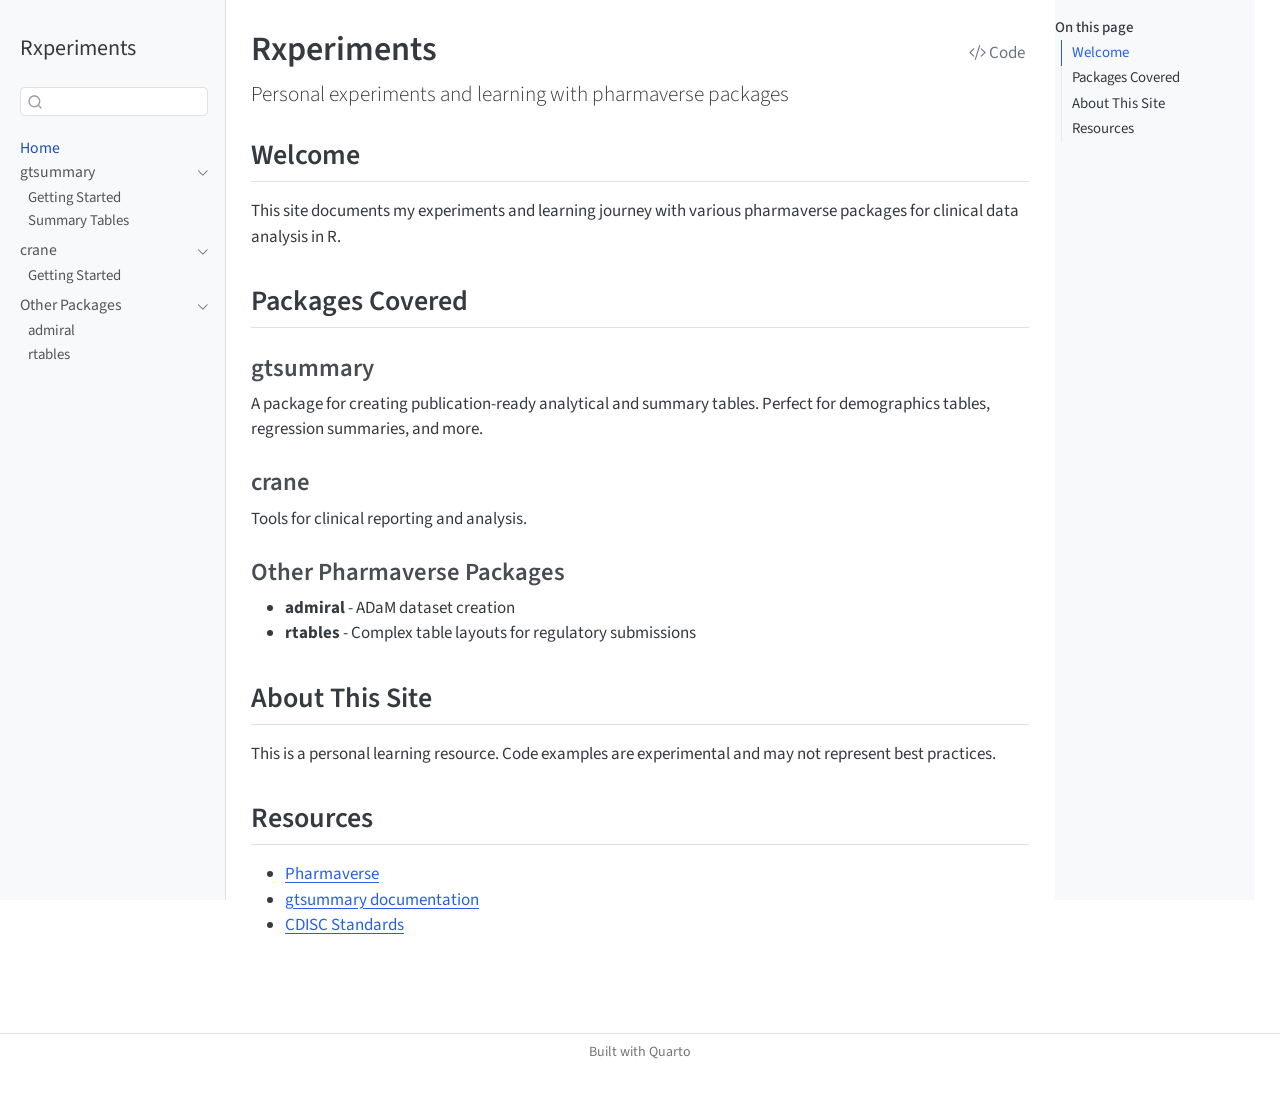
==== docs/index.html @ 477b5a9a "test again after changing gitignore" ====
<!DOCTYPE html>
<html xmlns="http://www.w3.org/1999/xhtml" lang="en" xml:lang="en"><head>

<meta charset="utf-8">
<meta name="generator" content="quarto-1.7.32">

<meta name="viewport" content="width=device-width, initial-scale=1.0, user-scalable=yes">


<title>Rxperiments</title>
<style>
code{white-space: pre-wrap;}
span.smallcaps{font-variant: small-caps;}
div.columns{display: flex; gap: min(4vw, 1.5em);}
div.column{flex: auto; overflow-x: auto;}
div.hanging-indent{margin-left: 1.5em; text-indent: -1.5em;}
ul.task-list{list-style: none;}
ul.task-list li input[type="checkbox"] {
  width: 0.8em;
  margin: 0 0.8em 0.2em -1em; /* quarto-specific, see https://github.com/quarto-dev/quarto-cli/issues/4556 */ 
  vertical-align: middle;
}
/* CSS for syntax highlighting */
html { -webkit-text-size-adjust: 100%; }
pre > code.sourceCode { white-space: pre; position: relative; }
pre > code.sourceCode > span { display: inline-block; line-height: 1.25; }
pre > code.sourceCode > span:empty { height: 1.2em; }
.sourceCode { overflow: visible; }
code.sourceCode > span { color: inherit; text-decoration: inherit; }
div.sourceCode { margin: 1em 0; }
pre.sourceCode { margin: 0; }
@media screen {
div.sourceCode { overflow: auto; }
}
@media print {
pre > code.sourceCode { white-space: pre-wrap; }
pre > code.sourceCode > span { text-indent: -5em; padding-left: 5em; }
}
pre.numberSource code
  { counter-reset: source-line 0; }
pre.numberSource code > span
  { position: relative; left: -4em; counter-increment: source-line; }
pre.numberSource code > span > a:first-child::before
  { content: counter(source-line);
    position: relative; left: -1em; text-align: right; vertical-align: baseline;
    border: none; display: inline-block;
    -webkit-touch-callout: none; -webkit-user-select: none;
    -khtml-user-select: none; -moz-user-select: none;
    -ms-user-select: none; user-select: none;
    padding: 0 4px; width: 4em;
  }
pre.numberSource { margin-left: 3em;  padding-left: 4px; }
div.sourceCode
  {   }
@media screen {
pre > code.sourceCode > span > a:first-child::before { text-decoration: underline; }
}
</style>


<script src="site_libs/quarto-nav/quarto-nav.js"></script>
<script src="site_libs/quarto-nav/headroom.min.js"></script>
<script src="site_libs/clipboard/clipboard.min.js"></script>
<script src="site_libs/quarto-search/autocomplete.umd.js"></script>
<script src="site_libs/quarto-search/fuse.min.js"></script>
<script src="site_libs/quarto-search/quarto-search.js"></script>
<meta name="quarto:offset" content="./">
<script src="site_libs/quarto-html/quarto.js" type="module"></script>
<script src="site_libs/quarto-html/tabsets/tabsets.js" type="module"></script>
<script src="site_libs/quarto-html/popper.min.js"></script>
<script src="site_libs/quarto-html/tippy.umd.min.js"></script>
<script src="site_libs/quarto-html/anchor.min.js"></script>
<link href="site_libs/quarto-html/tippy.css" rel="stylesheet">
<link href="site_libs/quarto-html/quarto-syntax-highlighting-234273d1456647dabc34a594ac50e507.css" rel="stylesheet" id="quarto-text-highlighting-styles">
<script src="site_libs/bootstrap/bootstrap.min.js"></script>
<link href="site_libs/bootstrap/bootstrap-icons.css" rel="stylesheet">
<link href="site_libs/bootstrap/bootstrap-ff532367c8fd0ed747ba449099e4ea4c.min.css" rel="stylesheet" append-hash="true" id="quarto-bootstrap" data-mode="light">
<script id="quarto-search-options" type="application/json">{
  "location": "sidebar",
  "copy-button": false,
  "collapse-after": 3,
  "panel-placement": "start",
  "type": "textbox",
  "limit": 50,
  "keyboard-shortcut": [
    "f",
    "/",
    "s"
  ],
  "show-item-context": false,
  "language": {
    "search-no-results-text": "No results",
    "search-matching-documents-text": "matching documents",
    "search-copy-link-title": "Copy link to search",
    "search-hide-matches-text": "Hide additional matches",
    "search-more-match-text": "more match in this document",
    "search-more-matches-text": "more matches in this document",
    "search-clear-button-title": "Clear",
    "search-text-placeholder": "",
    "search-detached-cancel-button-title": "Cancel",
    "search-submit-button-title": "Submit",
    "search-label": "Search"
  }
}</script>


<link rel="stylesheet" href="styles.css">
</head>

<body class="nav-sidebar docked quarto-light">

<div id="quarto-search-results"></div>
  <header id="quarto-header" class="headroom fixed-top">
  <nav class="quarto-secondary-nav">
    <div class="container-fluid d-flex">
      <button type="button" class="quarto-btn-toggle btn" data-bs-toggle="collapse" role="button" data-bs-target=".quarto-sidebar-collapse-item" aria-controls="quarto-sidebar" aria-expanded="false" aria-label="Toggle sidebar navigation" onclick="if (window.quartoToggleHeadroom) { window.quartoToggleHeadroom(); }">
        <i class="bi bi-layout-text-sidebar-reverse"></i>
      </button>
        <nav class="quarto-page-breadcrumbs" aria-label="breadcrumb"><ol class="breadcrumb"><li class="breadcrumb-item"><a href="./index.html">Home</a></li></ol></nav>
        <a class="flex-grow-1" role="navigation" data-bs-toggle="collapse" data-bs-target=".quarto-sidebar-collapse-item" aria-controls="quarto-sidebar" aria-expanded="false" aria-label="Toggle sidebar navigation" onclick="if (window.quartoToggleHeadroom) { window.quartoToggleHeadroom(); }">      
        </a>
      <button type="button" class="btn quarto-search-button" aria-label="Search" onclick="window.quartoOpenSearch();">
        <i class="bi bi-search"></i>
      </button>
    </div>
  </nav>
</header>
<!-- content -->
<div id="quarto-content" class="quarto-container page-columns page-rows-contents page-layout-article">
<!-- sidebar -->
  <nav id="quarto-sidebar" class="sidebar collapse collapse-horizontal quarto-sidebar-collapse-item sidebar-navigation docked overflow-auto">
    <div class="pt-lg-2 mt-2 text-left sidebar-header">
    <div class="sidebar-title mb-0 py-0">
      <a href="./">Rxperiments</a> 
    </div>
      </div>
        <div class="mt-2 flex-shrink-0 align-items-center">
        <div class="sidebar-search">
        <div id="quarto-search" class="" title="Search"></div>
        </div>
        </div>
    <div class="sidebar-menu-container"> 
    <ul class="list-unstyled mt-1">
        <li class="sidebar-item">
  <div class="sidebar-item-container"> 
  <a href="./index.html" class="sidebar-item-text sidebar-link active">
 <span class="menu-text">Home</span></a>
  </div>
</li>
        <li class="sidebar-item sidebar-item-section">
      <div class="sidebar-item-container"> 
            <a class="sidebar-item-text sidebar-link text-start" data-bs-toggle="collapse" data-bs-target="#quarto-sidebar-section-1" role="navigation" aria-expanded="true">
 <span class="menu-text">gtsummary</span></a>
          <a class="sidebar-item-toggle text-start" data-bs-toggle="collapse" data-bs-target="#quarto-sidebar-section-1" role="navigation" aria-expanded="true" aria-label="Toggle section">
            <i class="bi bi-chevron-right ms-2"></i>
          </a> 
      </div>
      <ul id="quarto-sidebar-section-1" class="collapse list-unstyled sidebar-section depth1 show">  
          <li class="sidebar-item">
  <div class="sidebar-item-container"> 
  <a href="./gtsummary/intro.html" class="sidebar-item-text sidebar-link">
 <span class="menu-text">Getting Started</span></a>
  </div>
</li>
          <li class="sidebar-item">
  <div class="sidebar-item-container"> 
  <a href="./gtsummary/tables.html" class="sidebar-item-text sidebar-link">
 <span class="menu-text">Summary Tables</span></a>
  </div>
</li>
      </ul>
  </li>
        <li class="sidebar-item sidebar-item-section">
      <div class="sidebar-item-container"> 
            <a class="sidebar-item-text sidebar-link text-start" data-bs-toggle="collapse" data-bs-target="#quarto-sidebar-section-2" role="navigation" aria-expanded="true">
 <span class="menu-text">crane</span></a>
          <a class="sidebar-item-toggle text-start" data-bs-toggle="collapse" data-bs-target="#quarto-sidebar-section-2" role="navigation" aria-expanded="true" aria-label="Toggle section">
            <i class="bi bi-chevron-right ms-2"></i>
          </a> 
      </div>
      <ul id="quarto-sidebar-section-2" class="collapse list-unstyled sidebar-section depth1 show">  
          <li class="sidebar-item">
  <div class="sidebar-item-container"> 
  <a href="./crane/intro.html" class="sidebar-item-text sidebar-link">
 <span class="menu-text">Getting Started</span></a>
  </div>
</li>
      </ul>
  </li>
        <li class="sidebar-item sidebar-item-section">
      <div class="sidebar-item-container"> 
            <a class="sidebar-item-text sidebar-link text-start" data-bs-toggle="collapse" data-bs-target="#quarto-sidebar-section-3" role="navigation" aria-expanded="true">
 <span class="menu-text">Other Packages</span></a>
          <a class="sidebar-item-toggle text-start" data-bs-toggle="collapse" data-bs-target="#quarto-sidebar-section-3" role="navigation" aria-expanded="true" aria-label="Toggle section">
            <i class="bi bi-chevron-right ms-2"></i>
          </a> 
      </div>
      <ul id="quarto-sidebar-section-3" class="collapse list-unstyled sidebar-section depth1 show">  
          <li class="sidebar-item">
  <div class="sidebar-item-container"> 
  <a href="./other/admiral.html" class="sidebar-item-text sidebar-link">
 <span class="menu-text">admiral</span></a>
  </div>
</li>
          <li class="sidebar-item">
  <div class="sidebar-item-container"> 
  <a href="./other/rtables.html" class="sidebar-item-text sidebar-link">
 <span class="menu-text">rtables</span></a>
  </div>
</li>
      </ul>
  </li>
    </ul>
    </div>
</nav>
<div id="quarto-sidebar-glass" class="quarto-sidebar-collapse-item" data-bs-toggle="collapse" data-bs-target=".quarto-sidebar-collapse-item"></div>
<!-- margin-sidebar -->
    <div id="quarto-margin-sidebar" class="sidebar margin-sidebar">
        <nav id="TOC" role="doc-toc" class="toc-active">
    <h2 id="toc-title">On this page</h2>
   
  <ul>
  <li><a href="#welcome" id="toc-welcome" class="nav-link active" data-scroll-target="#welcome">Welcome</a></li>
  <li><a href="#packages-covered" id="toc-packages-covered" class="nav-link" data-scroll-target="#packages-covered">Packages Covered</a>
  <ul class="collapse">
  <li><a href="#gtsummary" id="toc-gtsummary" class="nav-link" data-scroll-target="#gtsummary">gtsummary</a></li>
  <li><a href="#crane" id="toc-crane" class="nav-link" data-scroll-target="#crane">crane</a></li>
  <li><a href="#other-pharmaverse-packages" id="toc-other-pharmaverse-packages" class="nav-link" data-scroll-target="#other-pharmaverse-packages">Other Pharmaverse Packages</a></li>
  </ul></li>
  <li><a href="#about-this-site" id="toc-about-this-site" class="nav-link" data-scroll-target="#about-this-site">About This Site</a></li>
  <li><a href="#resources" id="toc-resources" class="nav-link" data-scroll-target="#resources">Resources</a></li>
  </ul>
</nav>
    </div>
<!-- main -->
<main class="content" id="quarto-document-content">

<header id="title-block-header" class="quarto-title-block default">
<div class="quarto-title">
<div class="quarto-title-block"><div><h1 class="title">Rxperiments</h1><button type="button" class="btn code-tools-button" id="quarto-code-tools-source"><i class="bi"></i> Code</button></div></div>
<p class="subtitle lead">Personal experiments and learning with pharmaverse packages</p>
</div>



<div class="quarto-title-meta">

    
  
    
  </div>
  


</header>


<section id="welcome" class="level2">
<h2 class="anchored" data-anchor-id="welcome">Welcome</h2>
<p>This site documents my experiments and learning journey with various pharmaverse packages for clinical data analysis in R.</p>
</section>
<section id="packages-covered" class="level2">
<h2 class="anchored" data-anchor-id="packages-covered">Packages Covered</h2>
<section id="gtsummary" class="level3">
<h3 class="anchored" data-anchor-id="gtsummary">gtsummary</h3>
<p>A package for creating publication-ready analytical and summary tables. Perfect for demographics tables, regression summaries, and more.</p>
</section>
<section id="crane" class="level3">
<h3 class="anchored" data-anchor-id="crane">crane</h3>
<p>Tools for clinical reporting and analysis.</p>
</section>
<section id="other-pharmaverse-packages" class="level3">
<h3 class="anchored" data-anchor-id="other-pharmaverse-packages">Other Pharmaverse Packages</h3>
<ul>
<li><strong>admiral</strong> - ADaM dataset creation</li>
<li><strong>rtables</strong> - Complex table layouts for regulatory submissions</li>
</ul>
</section>
</section>
<section id="about-this-site" class="level2">
<h2 class="anchored" data-anchor-id="about-this-site">About This Site</h2>
<p>This is a personal learning resource. Code examples are experimental and may not represent best practices.</p>
</section>
<section id="resources" class="level2">
<h2 class="anchored" data-anchor-id="resources">Resources</h2>
<ul>
<li><a href="https://pharmaverse.org/">Pharmaverse</a></li>
<li><a href="https://www.danieldsjoberg.com/gtsummary/">gtsummary documentation</a></li>
<li><a href="https://www.cdisc.org/">CDISC Standards</a></li>
</ul>


<!-- -->

</section>

</main> <!-- /main -->
<script id="quarto-html-after-body" type="application/javascript">
  window.document.addEventListener("DOMContentLoaded", function (event) {
    const icon = "";
    const anchorJS = new window.AnchorJS();
    anchorJS.options = {
      placement: 'right',
      icon: icon
    };
    anchorJS.add('.anchored');
    const isCodeAnnotation = (el) => {
      for (const clz of el.classList) {
        if (clz.startsWith('code-annotation-')) {                     
          return true;
        }
      }
      return false;
    }
    const onCopySuccess = function(e) {
      // button target
      const button = e.trigger;
      // don't keep focus
      button.blur();
      // flash "checked"
      button.classList.add('code-copy-button-checked');
      var currentTitle = button.getAttribute("title");
      button.setAttribute("title", "Copied!");
      let tooltip;
      if (window.bootstrap) {
        button.setAttribute("data-bs-toggle", "tooltip");
        button.setAttribute("data-bs-placement", "left");
        button.setAttribute("data-bs-title", "Copied!");
        tooltip = new bootstrap.Tooltip(button, 
          { trigger: "manual", 
            customClass: "code-copy-button-tooltip",
            offset: [0, -8]});
        tooltip.show();    
      }
      setTimeout(function() {
        if (tooltip) {
          tooltip.hide();
          button.removeAttribute("data-bs-title");
          button.removeAttribute("data-bs-toggle");
          button.removeAttribute("data-bs-placement");
        }
        button.setAttribute("title", currentTitle);
        button.classList.remove('code-copy-button-checked');
      }, 1000);
      // clear code selection
      e.clearSelection();
    }
    const getTextToCopy = function(trigger) {
        const codeEl = trigger.previousElementSibling.cloneNode(true);
        for (const childEl of codeEl.children) {
          if (isCodeAnnotation(childEl)) {
            childEl.remove();
          }
        }
        return codeEl.innerText;
    }
    const clipboard = new window.ClipboardJS('.code-copy-button:not([data-in-quarto-modal])', {
      text: getTextToCopy
    });
    clipboard.on('success', onCopySuccess);
    if (window.document.getElementById('quarto-embedded-source-code-modal')) {
      const clipboardModal = new window.ClipboardJS('.code-copy-button[data-in-quarto-modal]', {
        text: getTextToCopy,
        container: window.document.getElementById('quarto-embedded-source-code-modal')
      });
      clipboardModal.on('success', onCopySuccess);
    }
    const viewSource = window.document.getElementById('quarto-view-source') ||
                       window.document.getElementById('quarto-code-tools-source');
    if (viewSource) {
      const sourceUrl = viewSource.getAttribute("data-quarto-source-url");
      viewSource.addEventListener("click", function(e) {
        if (sourceUrl) {
          // rstudio viewer pane
          if (/\bcapabilities=\b/.test(window.location)) {
            window.open(sourceUrl);
          } else {
            window.location.href = sourceUrl;
          }
        } else {
          const modal = new bootstrap.Modal(document.getElementById('quarto-embedded-source-code-modal'));
          modal.show();
        }
        return false;
      });
    }
    function toggleCodeHandler(show) {
      return function(e) {
        const detailsSrc = window.document.querySelectorAll(".cell > details > .sourceCode");
        for (let i=0; i<detailsSrc.length; i++) {
          const details = detailsSrc[i].parentElement;
          if (show) {
            details.open = true;
          } else {
            details.removeAttribute("open");
          }
        }
        const cellCodeDivs = window.document.querySelectorAll(".cell > .sourceCode");
        const fromCls = show ? "hidden" : "unhidden";
        const toCls = show ? "unhidden" : "hidden";
        for (let i=0; i<cellCodeDivs.length; i++) {
          const codeDiv = cellCodeDivs[i];
          if (codeDiv.classList.contains(fromCls)) {
            codeDiv.classList.remove(fromCls);
            codeDiv.classList.add(toCls);
          } 
        }
        return false;
      }
    }
    const hideAllCode = window.document.getElementById("quarto-hide-all-code");
    if (hideAllCode) {
      hideAllCode.addEventListener("click", toggleCodeHandler(false));
    }
    const showAllCode = window.document.getElementById("quarto-show-all-code");
    if (showAllCode) {
      showAllCode.addEventListener("click", toggleCodeHandler(true));
    }
      var localhostRegex = new RegExp(/^(?:http|https):\/\/localhost\:?[0-9]*\//);
      var mailtoRegex = new RegExp(/^mailto:/);
        var filterRegex = new RegExp('/' + window.location.host + '/');
      var isInternal = (href) => {
          return filterRegex.test(href) || localhostRegex.test(href) || mailtoRegex.test(href);
      }
      // Inspect non-navigation links and adorn them if external
     var links = window.document.querySelectorAll('a[href]:not(.nav-link):not(.navbar-brand):not(.toc-action):not(.sidebar-link):not(.sidebar-item-toggle):not(.pagination-link):not(.no-external):not([aria-hidden]):not(.dropdown-item):not(.quarto-navigation-tool):not(.about-link)');
      for (var i=0; i<links.length; i++) {
        const link = links[i];
        if (!isInternal(link.href)) {
          // undo the damage that might have been done by quarto-nav.js in the case of
          // links that we want to consider external
          if (link.dataset.originalHref !== undefined) {
            link.href = link.dataset.originalHref;
          }
        }
      }
    function tippyHover(el, contentFn, onTriggerFn, onUntriggerFn) {
      const config = {
        allowHTML: true,
        maxWidth: 500,
        delay: 100,
        arrow: false,
        appendTo: function(el) {
            return el.parentElement;
        },
        interactive: true,
        interactiveBorder: 10,
        theme: 'quarto',
        placement: 'bottom-start',
      };
      if (contentFn) {
        config.content = contentFn;
      }
      if (onTriggerFn) {
        config.onTrigger = onTriggerFn;
      }
      if (onUntriggerFn) {
        config.onUntrigger = onUntriggerFn;
      }
      window.tippy(el, config); 
    }
    const noterefs = window.document.querySelectorAll('a[role="doc-noteref"]');
    for (var i=0; i<noterefs.length; i++) {
      const ref = noterefs[i];
      tippyHover(ref, function() {
        // use id or data attribute instead here
        let href = ref.getAttribute('data-footnote-href') || ref.getAttribute('href');
        try { href = new URL(href).hash; } catch {}
        const id = href.replace(/^#\/?/, "");
        const note = window.document.getElementById(id);
        if (note) {
          return note.innerHTML;
        } else {
          return "";
        }
      });
    }
    const xrefs = window.document.querySelectorAll('a.quarto-xref');
    const processXRef = (id, note) => {
      // Strip column container classes
      const stripColumnClz = (el) => {
        el.classList.remove("page-full", "page-columns");
        if (el.children) {
          for (const child of el.children) {
            stripColumnClz(child);
          }
        }
      }
      stripColumnClz(note)
      if (id === null || id.startsWith('sec-')) {
        // Special case sections, only their first couple elements
        const container = document.createElement("div");
        if (note.children && note.children.length > 2) {
          container.appendChild(note.children[0].cloneNode(true));
          for (let i = 1; i < note.children.length; i++) {
            const child = note.children[i];
            if (child.tagName === "P" && child.innerText === "") {
              continue;
            } else {
              container.appendChild(child.cloneNode(true));
              break;
            }
          }
          if (window.Quarto?.typesetMath) {
            window.Quarto.typesetMath(container);
          }
          return container.innerHTML
        } else {
          if (window.Quarto?.typesetMath) {
            window.Quarto.typesetMath(note);
          }
          return note.innerHTML;
        }
      } else {
        // Remove any anchor links if they are present
        const anchorLink = note.querySelector('a.anchorjs-link');
        if (anchorLink) {
          anchorLink.remove();
        }
        if (window.Quarto?.typesetMath) {
          window.Quarto.typesetMath(note);
        }
        if (note.classList.contains("callout")) {
          return note.outerHTML;
        } else {
          return note.innerHTML;
        }
      }
    }
    for (var i=0; i<xrefs.length; i++) {
      const xref = xrefs[i];
      tippyHover(xref, undefined, function(instance) {
        instance.disable();
        let url = xref.getAttribute('href');
        let hash = undefined; 
        if (url.startsWith('#')) {
          hash = url;
        } else {
          try { hash = new URL(url).hash; } catch {}
        }
        if (hash) {
          const id = hash.replace(/^#\/?/, "");
          const note = window.document.getElementById(id);
          if (note !== null) {
            try {
              const html = processXRef(id, note.cloneNode(true));
              instance.setContent(html);
            } finally {
              instance.enable();
              instance.show();
            }
          } else {
            // See if we can fetch this
            fetch(url.split('#')[0])
            .then(res => res.text())
            .then(html => {
              const parser = new DOMParser();
              const htmlDoc = parser.parseFromString(html, "text/html");
              const note = htmlDoc.getElementById(id);
              if (note !== null) {
                const html = processXRef(id, note);
                instance.setContent(html);
              } 
            }).finally(() => {
              instance.enable();
              instance.show();
            });
          }
        } else {
          // See if we can fetch a full url (with no hash to target)
          // This is a special case and we should probably do some content thinning / targeting
          fetch(url)
          .then(res => res.text())
          .then(html => {
            const parser = new DOMParser();
            const htmlDoc = parser.parseFromString(html, "text/html");
            const note = htmlDoc.querySelector('main.content');
            if (note !== null) {
              // This should only happen for chapter cross references
              // (since there is no id in the URL)
              // remove the first header
              if (note.children.length > 0 && note.children[0].tagName === "HEADER") {
                note.children[0].remove();
              }
              const html = processXRef(null, note);
              instance.setContent(html);
            } 
          }).finally(() => {
            instance.enable();
            instance.show();
          });
        }
      }, function(instance) {
      });
    }
        let selectedAnnoteEl;
        const selectorForAnnotation = ( cell, annotation) => {
          let cellAttr = 'data-code-cell="' + cell + '"';
          let lineAttr = 'data-code-annotation="' +  annotation + '"';
          const selector = 'span[' + cellAttr + '][' + lineAttr + ']';
          return selector;
        }
        const selectCodeLines = (annoteEl) => {
          const doc = window.document;
          const targetCell = annoteEl.getAttribute("data-target-cell");
          const targetAnnotation = annoteEl.getAttribute("data-target-annotation");
          const annoteSpan = window.document.querySelector(selectorForAnnotation(targetCell, targetAnnotation));
          const lines = annoteSpan.getAttribute("data-code-lines").split(",");
          const lineIds = lines.map((line) => {
            return targetCell + "-" + line;
          })
          let top = null;
          let height = null;
          let parent = null;
          if (lineIds.length > 0) {
              //compute the position of the single el (top and bottom and make a div)
              const el = window.document.getElementById(lineIds[0]);
              top = el.offsetTop;
              height = el.offsetHeight;
              parent = el.parentElement.parentElement;
            if (lineIds.length > 1) {
              const lastEl = window.document.getElementById(lineIds[lineIds.length - 1]);
              const bottom = lastEl.offsetTop + lastEl.offsetHeight;
              height = bottom - top;
            }
            if (top !== null && height !== null && parent !== null) {
              // cook up a div (if necessary) and position it 
              let div = window.document.getElementById("code-annotation-line-highlight");
              if (div === null) {
                div = window.document.createElement("div");
                div.setAttribute("id", "code-annotation-line-highlight");
                div.style.position = 'absolute';
                parent.appendChild(div);
              }
              div.style.top = top - 2 + "px";
              div.style.height = height + 4 + "px";
              div.style.left = 0;
              let gutterDiv = window.document.getElementById("code-annotation-line-highlight-gutter");
              if (gutterDiv === null) {
                gutterDiv = window.document.createElement("div");
                gutterDiv.setAttribute("id", "code-annotation-line-highlight-gutter");
                gutterDiv.style.position = 'absolute';
                const codeCell = window.document.getElementById(targetCell);
                const gutter = codeCell.querySelector('.code-annotation-gutter');
                gutter.appendChild(gutterDiv);
              }
              gutterDiv.style.top = top - 2 + "px";
              gutterDiv.style.height = height + 4 + "px";
            }
            selectedAnnoteEl = annoteEl;
          }
        };
        const unselectCodeLines = () => {
          const elementsIds = ["code-annotation-line-highlight", "code-annotation-line-highlight-gutter"];
          elementsIds.forEach((elId) => {
            const div = window.document.getElementById(elId);
            if (div) {
              div.remove();
            }
          });
          selectedAnnoteEl = undefined;
        };
          // Handle positioning of the toggle
      window.addEventListener(
        "resize",
        throttle(() => {
          elRect = undefined;
          if (selectedAnnoteEl) {
            selectCodeLines(selectedAnnoteEl);
          }
        }, 10)
      );
      function throttle(fn, ms) {
      let throttle = false;
      let timer;
        return (...args) => {
          if(!throttle) { // first call gets through
              fn.apply(this, args);
              throttle = true;
          } else { // all the others get throttled
              if(timer) clearTimeout(timer); // cancel #2
              timer = setTimeout(() => {
                fn.apply(this, args);
                timer = throttle = false;
              }, ms);
          }
        };
      }
        // Attach click handler to the DT
        const annoteDls = window.document.querySelectorAll('dt[data-target-cell]');
        for (const annoteDlNode of annoteDls) {
          annoteDlNode.addEventListener('click', (event) => {
            const clickedEl = event.target;
            if (clickedEl !== selectedAnnoteEl) {
              unselectCodeLines();
              const activeEl = window.document.querySelector('dt[data-target-cell].code-annotation-active');
              if (activeEl) {
                activeEl.classList.remove('code-annotation-active');
              }
              selectCodeLines(clickedEl);
              clickedEl.classList.add('code-annotation-active');
            } else {
              // Unselect the line
              unselectCodeLines();
              clickedEl.classList.remove('code-annotation-active');
            }
          });
        }
    const findCites = (el) => {
      const parentEl = el.parentElement;
      if (parentEl) {
        const cites = parentEl.dataset.cites;
        if (cites) {
          return {
            el,
            cites: cites.split(' ')
          };
        } else {
          return findCites(el.parentElement)
        }
      } else {
        return undefined;
      }
    };
    var bibliorefs = window.document.querySelectorAll('a[role="doc-biblioref"]');
    for (var i=0; i<bibliorefs.length; i++) {
      const ref = bibliorefs[i];
      const citeInfo = findCites(ref);
      if (citeInfo) {
        tippyHover(citeInfo.el, function() {
          var popup = window.document.createElement('div');
          citeInfo.cites.forEach(function(cite) {
            var citeDiv = window.document.createElement('div');
            citeDiv.classList.add('hanging-indent');
            citeDiv.classList.add('csl-entry');
            var biblioDiv = window.document.getElementById('ref-' + cite);
            if (biblioDiv) {
              citeDiv.innerHTML = biblioDiv.innerHTML;
            }
            popup.appendChild(citeDiv);
          });
          return popup.innerHTML;
        });
      }
    }
  });
  </script><div class="modal fade" id="quarto-embedded-source-code-modal" tabindex="-1" aria-labelledby="quarto-embedded-source-code-modal-label" aria-hidden="true"><div class="modal-dialog modal-dialog-scrollable"><div class="modal-content"><div class="modal-header"><h5 class="modal-title" id="quarto-embedded-source-code-modal-label">Source Code</h5><button class="btn-close" data-bs-dismiss="modal"></button></div><div class="modal-body"><div class="">
<div class="sourceCode" id="cb1" data-shortcodes="false"><pre class="sourceCode markdown code-with-copy"><code class="sourceCode markdown"><span id="cb1-1"><a href="#cb1-1" aria-hidden="true" tabindex="-1"></a><span class="co">---</span></span>
<span id="cb1-2"><a href="#cb1-2" aria-hidden="true" tabindex="-1"></a><span class="an">title:</span><span class="co"> "Rxperiments"</span></span>
<span id="cb1-3"><a href="#cb1-3" aria-hidden="true" tabindex="-1"></a><span class="an">subtitle:</span><span class="co"> "Personal experiments and learning with pharmaverse packages"</span></span>
<span id="cb1-4"><a href="#cb1-4" aria-hidden="true" tabindex="-1"></a><span class="co">---</span></span>
<span id="cb1-5"><a href="#cb1-5" aria-hidden="true" tabindex="-1"></a></span>
<span id="cb1-6"><a href="#cb1-6" aria-hidden="true" tabindex="-1"></a><span class="fu">## Welcome</span></span>
<span id="cb1-7"><a href="#cb1-7" aria-hidden="true" tabindex="-1"></a></span>
<span id="cb1-8"><a href="#cb1-8" aria-hidden="true" tabindex="-1"></a>This site documents my experiments and learning journey with various pharmaverse packages for clinical data analysis in R.</span>
<span id="cb1-9"><a href="#cb1-9" aria-hidden="true" tabindex="-1"></a></span>
<span id="cb1-10"><a href="#cb1-10" aria-hidden="true" tabindex="-1"></a><span class="fu">## Packages Covered</span></span>
<span id="cb1-11"><a href="#cb1-11" aria-hidden="true" tabindex="-1"></a></span>
<span id="cb1-12"><a href="#cb1-12" aria-hidden="true" tabindex="-1"></a><span class="fu">### gtsummary</span></span>
<span id="cb1-13"><a href="#cb1-13" aria-hidden="true" tabindex="-1"></a></span>
<span id="cb1-14"><a href="#cb1-14" aria-hidden="true" tabindex="-1"></a>A package for creating publication-ready analytical and summary tables. Perfect for demographics tables, regression summaries, and more.</span>
<span id="cb1-15"><a href="#cb1-15" aria-hidden="true" tabindex="-1"></a></span>
<span id="cb1-16"><a href="#cb1-16" aria-hidden="true" tabindex="-1"></a><span class="fu">### crane</span></span>
<span id="cb1-17"><a href="#cb1-17" aria-hidden="true" tabindex="-1"></a></span>
<span id="cb1-18"><a href="#cb1-18" aria-hidden="true" tabindex="-1"></a>Tools for clinical reporting and analysis.</span>
<span id="cb1-19"><a href="#cb1-19" aria-hidden="true" tabindex="-1"></a></span>
<span id="cb1-20"><a href="#cb1-20" aria-hidden="true" tabindex="-1"></a><span class="fu">### Other Pharmaverse Packages</span></span>
<span id="cb1-21"><a href="#cb1-21" aria-hidden="true" tabindex="-1"></a></span>
<span id="cb1-22"><a href="#cb1-22" aria-hidden="true" tabindex="-1"></a><span class="ss">- </span>**admiral** - ADaM dataset creation</span>
<span id="cb1-23"><a href="#cb1-23" aria-hidden="true" tabindex="-1"></a><span class="ss">- </span>**rtables** - Complex table layouts for regulatory submissions</span>
<span id="cb1-24"><a href="#cb1-24" aria-hidden="true" tabindex="-1"></a></span>
<span id="cb1-25"><a href="#cb1-25" aria-hidden="true" tabindex="-1"></a><span class="fu">## About This Site</span></span>
<span id="cb1-26"><a href="#cb1-26" aria-hidden="true" tabindex="-1"></a></span>
<span id="cb1-27"><a href="#cb1-27" aria-hidden="true" tabindex="-1"></a>This is a personal learning resource. Code examples are experimental and may not represent best practices.</span>
<span id="cb1-28"><a href="#cb1-28" aria-hidden="true" tabindex="-1"></a></span>
<span id="cb1-29"><a href="#cb1-29" aria-hidden="true" tabindex="-1"></a><span class="fu">## Resources</span></span>
<span id="cb1-30"><a href="#cb1-30" aria-hidden="true" tabindex="-1"></a></span>
<span id="cb1-31"><a href="#cb1-31" aria-hidden="true" tabindex="-1"></a><span class="ss">- </span><span class="co">[</span><span class="ot">Pharmaverse</span><span class="co">](https://pharmaverse.org/)</span></span>
<span id="cb1-32"><a href="#cb1-32" aria-hidden="true" tabindex="-1"></a><span class="ss">- </span><span class="co">[</span><span class="ot">gtsummary documentation</span><span class="co">](https://www.danieldsjoberg.com/gtsummary/)</span></span>
<span id="cb1-33"><a href="#cb1-33" aria-hidden="true" tabindex="-1"></a><span class="ss">- </span><span class="co">[</span><span class="ot">CDISC Standards</span><span class="co">](https://www.cdisc.org/)</span></span></code><button title="Copy to Clipboard" class="code-copy-button" data-in-quarto-modal=""><i class="bi"></i></button></pre></div>
</div></div></div></div></div>
</div> <!-- /content -->
<footer class="footer">
  <div class="nav-footer">
    <div class="nav-footer-left">
      &nbsp;
    </div>   
    <div class="nav-footer-center">
<p>Built with Quarto</p>
</div>
    <div class="nav-footer-right">
      &nbsp;
    </div>
  </div>
</footer>




</body></html>
---- docs/site_libs/quarto-html/tippy.css ----
.tippy-box[data-animation=fade][data-state=hidden]{opacity:0}[data-tippy-root]{max-width:calc(100vw - 10px)}.tippy-box{position:relative;background-color:#333;color:#fff;border-radius:4px;font-size:14px;line-height:1.4;white-space:normal;outline:0;transition-property:transform,visibility,opacity}.tippy-box[data-placement^=top]>.tippy-arrow{bottom:0}.tippy-box[data-placement^=top]>.tippy-arrow:before{bottom:-7px;left:0;border-width:8px 8px 0;border-top-color:initial;transform-origin:center top}.tippy-box[data-placement^=bottom]>.tippy-arrow{top:0}.tippy-box[data-placement^=bottom]>.tippy-arrow:before{top:-7px;left:0;border-width:0 8px 8px;border-bottom-color:initial;transform-origin:center bottom}.tippy-box[data-placement^=left]>.tippy-arrow{right:0}.tippy-box[data-placement^=left]>.tippy-arrow:before{border-width:8px 0 8px 8px;border-left-color:initial;right:-7px;transform-origin:center left}.tippy-box[data-placement^=right]>.tippy-arrow{left:0}.tippy-box[data-placement^=right]>.tippy-arrow:before{left:-7px;border-width:8px 8px 8px 0;border-right-color:initial;transform-origin:center right}.tippy-box[data-inertia][data-state=visible]{transition-timing-function:cubic-bezier(.54,1.5,.38,1.11)}.tippy-arrow{width:16px;height:16px;color:#333}.tippy-arrow:before{content:"";position:absolute;border-color:transparent;border-style:solid}.tippy-content{position:relative;padding:5px 9px;z-index:1}
---- docs/site_libs/quarto-html/quarto-syntax-highlighting-234273d1456647dabc34a594ac50e507.css ----
/* quarto syntax highlight colors */
:root {
  --quarto-hl-al-color: #ff5555;
  --quarto-hl-an-color: #6a737d;
  --quarto-hl-at-color: #d73a49;
  --quarto-hl-bn-color: #005cc5;
  --quarto-hl-bu-color: #d73a49;
  --quarto-hl-ch-color: #032f62;
  --quarto-hl-co-color: #6a737d;
  --quarto-hl-cv-color: #6a737d;
  --quarto-hl-cn-color: #005cc5;
  --quarto-hl-cf-color: #d73a49;
  --quarto-hl-dt-color: #d73a49;
  --quarto-hl-dv-color: #005cc5;
  --quarto-hl-do-color: #6a737d;
  --quarto-hl-er-color: #ff5555;
  --quarto-hl-ex-color: #d73a49;
  --quarto-hl-fl-color: #005cc5;
  --quarto-hl-fu-color: #6f42c1;
  --quarto-hl-im-color: #032f62;
  --quarto-hl-in-color: #6a737d;
  --quarto-hl-kw-color: #d73a49;
  --quarto-hl-op-color: #24292e;
  --quarto-hl-pp-color: #d73a49;
  --quarto-hl-re-color: #6a737d;
  --quarto-hl-sc-color: #005cc5;
  --quarto-hl-ss-color: #032f62;
  --quarto-hl-st-color: #032f62;
  --quarto-hl-va-color: #e36209;
  --quarto-hl-vs-color: #032f62;
  --quarto-hl-wa-color: #ff5555;
}

/* other quarto variables */
:root {
  --quarto-font-monospace: SFMono-Regular, Menlo, Monaco, Consolas, "Liberation Mono", "Courier New", monospace;
}

/* syntax highlight based on Pandoc's rules */
pre > code.sourceCode > span {
  color: #24292e;
}

code.sourceCode > span {
  color: #24292e;
}

div.sourceCode,
div.sourceCode pre.sourceCode {
  color: #24292e;
}

/* Normal */
code span {
  color: #24292e;
}

/* Alert */
code span.al {
  font-weight: bold;
  color: #ff5555;
}

/* Annotation */
code span.an {
  color: #6a737d;
}

/* Attribute */
code span.at {
  color: #d73a49;
}

/* BaseN */
code span.bn {
  color: #005cc5;
}

/* BuiltIn */
code span.bu {
  color: #d73a49;
}

/* ControlFlow */
code span.cf {
  color: #d73a49;
}

/* Char */
code span.ch {
  color: #032f62;
}

/* Constant */
code span.cn {
  color: #005cc5;
}

/* Comment */
code span.co {
  color: #6a737d;
}

/* CommentVar */
code span.cv {
  color: #6a737d;
}

/* Documentation */
code span.do {
  color: #6a737d;
}

/* DataType */
code span.dt {
  color: #d73a49;
}

/* DecVal */
code span.dv {
  color: #005cc5;
}

/* Error */
code span.er {
  color: #ff5555;
  text-decoration: underline;
}

/* Extension */
code span.ex {
  font-weight: bold;
  color: #d73a49;
}

/* Float */
code span.fl {
  color: #005cc5;
}

/* Function */
code span.fu {
  color: #6f42c1;
}

/* Import */
code span.im {
  color: #032f62;
}

/* Information */
code span.in {
  color: #6a737d;
}

/* Keyword */
code span.kw {
  color: #d73a49;
}

/* Operator */
code span.op {
  color: #24292e;
}

/* Preprocessor */
code span.pp {
  color: #d73a49;
}

/* RegionMarker */
code span.re {
  color: #6a737d;
}

/* SpecialChar */
code span.sc {
  color: #005cc5;
}

/* SpecialString */
code span.ss {
  color: #032f62;
}

/* String */
code span.st {
  color: #032f62;
}

/* Variable */
code span.va {
  color: #e36209;
}

/* VerbatimString */
code span.vs {
  color: #032f62;
}

/* Warning */
code span.wa {
  color: #ff5555;
}

.prevent-inlining {
  content: "</";
}

/*# sourceMappingURL=c56d45e8171e82081af6d43de8e882ad.css.map */
---- docs/styles.css ----
/* Custom styles for Rxperiments */

/* Sidebar styling */
.sidebar {
  background-color: #f8f9fa;
}

/* Code block enhancements */
pre {
  border-radius: 6px;
}

/* Subtle callout styling */
.callout {
  margin: 1.5em 0;
}
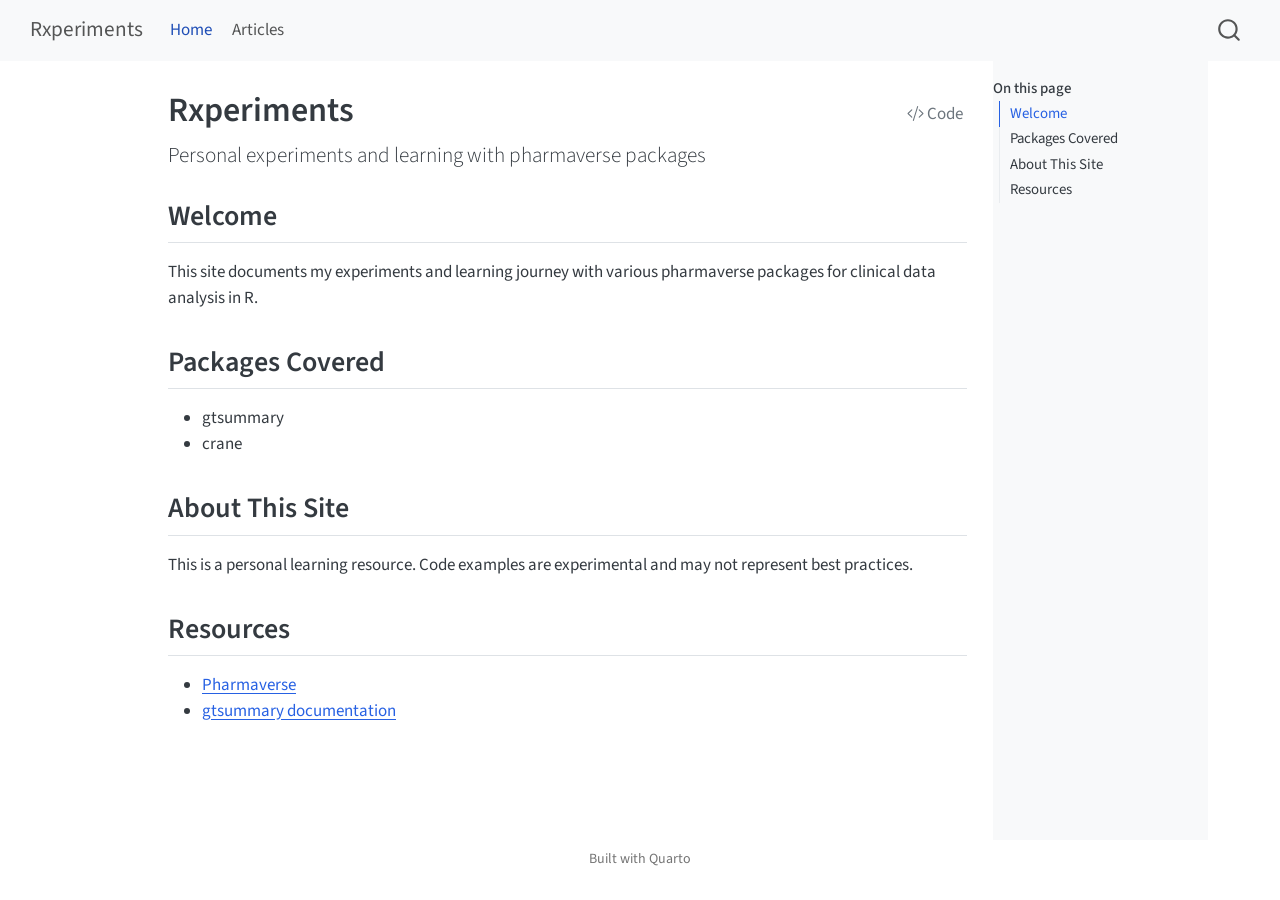
==== commit ce477847: "add article on tbl_summary" ====
--- a/docs/index.html
+++ b/docs/index.html
@@ -74,13 +74,13 @@
 <link href="site_libs/quarto-html/quarto-syntax-highlighting-234273d1456647dabc34a594ac50e507.css" rel="stylesheet" id="quarto-text-highlighting-styles">
 <script src="site_libs/bootstrap/bootstrap.min.js"></script>
 <link href="site_libs/bootstrap/bootstrap-icons.css" rel="stylesheet">
-<link href="site_libs/bootstrap/bootstrap-ff532367c8fd0ed747ba449099e4ea4c.min.css" rel="stylesheet" append-hash="true" id="quarto-bootstrap" data-mode="light">
+<link href="site_libs/bootstrap/bootstrap-45a984b55c978f8c4117b5b9aec951d9.min.css" rel="stylesheet" append-hash="true" id="quarto-bootstrap" data-mode="light">
 <script id="quarto-search-options" type="application/json">{
-  "location": "sidebar",
+  "location": "navbar",
   "copy-button": false,
   "collapse-after": 3,
-  "panel-placement": "start",
-  "type": "textbox",
+  "panel-placement": "end",
+  "type": "overlay",
   "limit": 50,
   "keyboard-shortcut": [
     "f",
@@ -107,113 +107,41 @@
 <link rel="stylesheet" href="styles.css">
 </head>
 
-<body class="nav-sidebar docked quarto-light">
+<body class="nav-fixed quarto-light">
 
 <div id="quarto-search-results"></div>
   <header id="quarto-header" class="headroom fixed-top">
-  <nav class="quarto-secondary-nav">
-    <div class="container-fluid d-flex">
-      <button type="button" class="quarto-btn-toggle btn" data-bs-toggle="collapse" role="button" data-bs-target=".quarto-sidebar-collapse-item" aria-controls="quarto-sidebar" aria-expanded="false" aria-label="Toggle sidebar navigation" onclick="if (window.quartoToggleHeadroom) { window.quartoToggleHeadroom(); }">
-        <i class="bi bi-layout-text-sidebar-reverse"></i>
-      </button>
-        <nav class="quarto-page-breadcrumbs" aria-label="breadcrumb"><ol class="breadcrumb"><li class="breadcrumb-item"><a href="./index.html">Home</a></li></ol></nav>
-        <a class="flex-grow-1" role="navigation" data-bs-toggle="collapse" data-bs-target=".quarto-sidebar-collapse-item" aria-controls="quarto-sidebar" aria-expanded="false" aria-label="Toggle sidebar navigation" onclick="if (window.quartoToggleHeadroom) { window.quartoToggleHeadroom(); }">      
-        </a>
-      <button type="button" class="btn quarto-search-button" aria-label="Search" onclick="window.quartoOpenSearch();">
-        <i class="bi bi-search"></i>
-      </button>
-    </div>
-  </nav>
+    <nav class="navbar navbar-expand-lg " data-bs-theme="dark">
+      <div class="navbar-container container-fluid">
+      <div class="navbar-brand-container mx-auto">
+    <a class="navbar-brand" href="./index.html">
+    <span class="navbar-title">Rxperiments</span>
+    </a>
+  </div>
+            <div id="quarto-search" class="" title="Search"></div>
+          <button class="navbar-toggler" type="button" data-bs-toggle="collapse" data-bs-target="#navbarCollapse" aria-controls="navbarCollapse" role="menu" aria-expanded="false" aria-label="Toggle navigation" onclick="if (window.quartoToggleHeadroom) { window.quartoToggleHeadroom(); }">
+  <span class="navbar-toggler-icon"></span>
+</button>
+          <div class="collapse navbar-collapse" id="navbarCollapse">
+            <ul class="navbar-nav navbar-nav-scroll me-auto">
+  <li class="nav-item">
+    <a class="nav-link active" href="./index.html" aria-current="page"> 
+<span class="menu-text">Home</span></a>
+  </li>  
+  <li class="nav-item">
+    <a class="nav-link" href="./articles/index.html"> 
+<span class="menu-text">Articles</span></a>
+  </li>  
+</ul>
+          </div> <!-- /navcollapse -->
+            <div class="quarto-navbar-tools">
+</div>
+      </div> <!-- /container-fluid -->
+    </nav>
 </header>
 <!-- content -->
-<div id="quarto-content" class="quarto-container page-columns page-rows-contents page-layout-article">
+<div id="quarto-content" class="quarto-container page-columns page-rows-contents page-layout-article page-navbar">
 <!-- sidebar -->
-  <nav id="quarto-sidebar" class="sidebar collapse collapse-horizontal quarto-sidebar-collapse-item sidebar-navigation docked overflow-auto">
-    <div class="pt-lg-2 mt-2 text-left sidebar-header">
-    <div class="sidebar-title mb-0 py-0">
-      <a href="./">Rxperiments</a> 
-    </div>
-      </div>
-        <div class="mt-2 flex-shrink-0 align-items-center">
-        <div class="sidebar-search">
-        <div id="quarto-search" class="" title="Search"></div>
-        </div>
-        </div>
-    <div class="sidebar-menu-container"> 
-    <ul class="list-unstyled mt-1">
-        <li class="sidebar-item">
-  <div class="sidebar-item-container"> 
-  <a href="./index.html" class="sidebar-item-text sidebar-link active">
- <span class="menu-text">Home</span></a>
-  </div>
-</li>
-        <li class="sidebar-item sidebar-item-section">
-      <div class="sidebar-item-container"> 
-            <a class="sidebar-item-text sidebar-link text-start" data-bs-toggle="collapse" data-bs-target="#quarto-sidebar-section-1" role="navigation" aria-expanded="true">
- <span class="menu-text">gtsummary</span></a>
-          <a class="sidebar-item-toggle text-start" data-bs-toggle="collapse" data-bs-target="#quarto-sidebar-section-1" role="navigation" aria-expanded="true" aria-label="Toggle section">
-            <i class="bi bi-chevron-right ms-2"></i>
-          </a> 
-      </div>
-      <ul id="quarto-sidebar-section-1" class="collapse list-unstyled sidebar-section depth1 show">  
-          <li class="sidebar-item">
-  <div class="sidebar-item-container"> 
-  <a href="./gtsummary/intro.html" class="sidebar-item-text sidebar-link">
- <span class="menu-text">Getting Started</span></a>
-  </div>
-</li>
-          <li class="sidebar-item">
-  <div class="sidebar-item-container"> 
-  <a href="./gtsummary/tables.html" class="sidebar-item-text sidebar-link">
- <span class="menu-text">Summary Tables</span></a>
-  </div>
-</li>
-      </ul>
-  </li>
-        <li class="sidebar-item sidebar-item-section">
-      <div class="sidebar-item-container"> 
-            <a class="sidebar-item-text sidebar-link text-start" data-bs-toggle="collapse" data-bs-target="#quarto-sidebar-section-2" role="navigation" aria-expanded="true">
- <span class="menu-text">crane</span></a>
-          <a class="sidebar-item-toggle text-start" data-bs-toggle="collapse" data-bs-target="#quarto-sidebar-section-2" role="navigation" aria-expanded="true" aria-label="Toggle section">
-            <i class="bi bi-chevron-right ms-2"></i>
-          </a> 
-      </div>
-      <ul id="quarto-sidebar-section-2" class="collapse list-unstyled sidebar-section depth1 show">  
-          <li class="sidebar-item">
-  <div class="sidebar-item-container"> 
-  <a href="./crane/intro.html" class="sidebar-item-text sidebar-link">
- <span class="menu-text">Getting Started</span></a>
-  </div>
-</li>
-      </ul>
-  </li>
-        <li class="sidebar-item sidebar-item-section">
-      <div class="sidebar-item-container"> 
-            <a class="sidebar-item-text sidebar-link text-start" data-bs-toggle="collapse" data-bs-target="#quarto-sidebar-section-3" role="navigation" aria-expanded="true">
- <span class="menu-text">Other Packages</span></a>
-          <a class="sidebar-item-toggle text-start" data-bs-toggle="collapse" data-bs-target="#quarto-sidebar-section-3" role="navigation" aria-expanded="true" aria-label="Toggle section">
-            <i class="bi bi-chevron-right ms-2"></i>
-          </a> 
-      </div>
-      <ul id="quarto-sidebar-section-3" class="collapse list-unstyled sidebar-section depth1 show">  
-          <li class="sidebar-item">
-  <div class="sidebar-item-container"> 
-  <a href="./other/admiral.html" class="sidebar-item-text sidebar-link">
- <span class="menu-text">admiral</span></a>
-  </div>
-</li>
-          <li class="sidebar-item">
-  <div class="sidebar-item-container"> 
-  <a href="./other/rtables.html" class="sidebar-item-text sidebar-link">
- <span class="menu-text">rtables</span></a>
-  </div>
-</li>
-      </ul>
-  </li>
-    </ul>
-    </div>
-</nav>
-<div id="quarto-sidebar-glass" class="quarto-sidebar-collapse-item" data-bs-toggle="collapse" data-bs-target=".quarto-sidebar-collapse-item"></div>
 <!-- margin-sidebar -->
     <div id="quarto-margin-sidebar" class="sidebar margin-sidebar">
         <nav id="TOC" role="doc-toc" class="toc-active">
@@ -221,12 +149,7 @@
    
   <ul>
   <li><a href="#welcome" id="toc-welcome" class="nav-link active" data-scroll-target="#welcome">Welcome</a></li>
-  <li><a href="#packages-covered" id="toc-packages-covered" class="nav-link" data-scroll-target="#packages-covered">Packages Covered</a>
-  <ul class="collapse">
-  <li><a href="#gtsummary" id="toc-gtsummary" class="nav-link" data-scroll-target="#gtsummary">gtsummary</a></li>
-  <li><a href="#crane" id="toc-crane" class="nav-link" data-scroll-target="#crane">crane</a></li>
-  <li><a href="#other-pharmaverse-packages" id="toc-other-pharmaverse-packages" class="nav-link" data-scroll-target="#other-pharmaverse-packages">Other Pharmaverse Packages</a></li>
-  </ul></li>
+  <li><a href="#packages-covered" id="toc-packages-covered" class="nav-link" data-scroll-target="#packages-covered">Packages Covered</a></li>
   <li><a href="#about-this-site" id="toc-about-this-site" class="nav-link" data-scroll-target="#about-this-site">About This Site</a></li>
   <li><a href="#resources" id="toc-resources" class="nav-link" data-scroll-target="#resources">Resources</a></li>
   </ul>
@@ -261,21 +184,10 @@
 </section>
 <section id="packages-covered" class="level2">
 <h2 class="anchored" data-anchor-id="packages-covered">Packages Covered</h2>
-<section id="gtsummary" class="level3">
-<h3 class="anchored" data-anchor-id="gtsummary">gtsummary</h3>
-<p>A package for creating publication-ready analytical and summary tables. Perfect for demographics tables, regression summaries, and more.</p>
-</section>
-<section id="crane" class="level3">
-<h3 class="anchored" data-anchor-id="crane">crane</h3>
-<p>Tools for clinical reporting and analysis.</p>
-</section>
-<section id="other-pharmaverse-packages" class="level3">
-<h3 class="anchored" data-anchor-id="other-pharmaverse-packages">Other Pharmaverse Packages</h3>
 <ul>
-<li><strong>admiral</strong> - ADaM dataset creation</li>
-<li><strong>rtables</strong> - Complex table layouts for regulatory submissions</li>
+<li>gtsummary</li>
+<li>crane</li>
 </ul>
-</section>
 </section>
 <section id="about-this-site" class="level2">
 <h2 class="anchored" data-anchor-id="about-this-site">About This Site</h2>
@@ -286,7 +198,6 @@
 <ul>
 <li><a href="https://pharmaverse.org/">Pharmaverse</a></li>
 <li><a href="https://www.danieldsjoberg.com/gtsummary/">gtsummary documentation</a></li>
-<li><a href="https://www.cdisc.org/">CDISC Standards</a></li>
 </ul>
 
 
@@ -756,28 +667,18 @@
 <span id="cb1-9"><a href="#cb1-9" aria-hidden="true" tabindex="-1"></a></span>
 <span id="cb1-10"><a href="#cb1-10" aria-hidden="true" tabindex="-1"></a><span class="fu">## Packages Covered</span></span>
 <span id="cb1-11"><a href="#cb1-11" aria-hidden="true" tabindex="-1"></a></span>
-<span id="cb1-12"><a href="#cb1-12" aria-hidden="true" tabindex="-1"></a><span class="fu">### gtsummary</span></span>
-<span id="cb1-13"><a href="#cb1-13" aria-hidden="true" tabindex="-1"></a></span>
-<span id="cb1-14"><a href="#cb1-14" aria-hidden="true" tabindex="-1"></a>A package for creating publication-ready analytical and summary tables. Perfect for demographics tables, regression summaries, and more.</span>
+<span id="cb1-12"><a href="#cb1-12" aria-hidden="true" tabindex="-1"></a><span class="ss">- </span>gtsummary</span>
+<span id="cb1-13"><a href="#cb1-13" aria-hidden="true" tabindex="-1"></a><span class="ss">- </span>crane</span>
+<span id="cb1-14"><a href="#cb1-14" aria-hidden="true" tabindex="-1"></a></span>
 <span id="cb1-15"><a href="#cb1-15" aria-hidden="true" tabindex="-1"></a></span>
-<span id="cb1-16"><a href="#cb1-16" aria-hidden="true" tabindex="-1"></a><span class="fu">### crane</span></span>
+<span id="cb1-16"><a href="#cb1-16" aria-hidden="true" tabindex="-1"></a><span class="fu">## About This Site</span></span>
 <span id="cb1-17"><a href="#cb1-17" aria-hidden="true" tabindex="-1"></a></span>
-<span id="cb1-18"><a href="#cb1-18" aria-hidden="true" tabindex="-1"></a>Tools for clinical reporting and analysis.</span>
+<span id="cb1-18"><a href="#cb1-18" aria-hidden="true" tabindex="-1"></a>This is a personal learning resource. Code examples are experimental and may not represent best practices.</span>
 <span id="cb1-19"><a href="#cb1-19" aria-hidden="true" tabindex="-1"></a></span>
-<span id="cb1-20"><a href="#cb1-20" aria-hidden="true" tabindex="-1"></a><span class="fu">### Other Pharmaverse Packages</span></span>
+<span id="cb1-20"><a href="#cb1-20" aria-hidden="true" tabindex="-1"></a><span class="fu">## Resources</span></span>
 <span id="cb1-21"><a href="#cb1-21" aria-hidden="true" tabindex="-1"></a></span>
-<span id="cb1-22"><a href="#cb1-22" aria-hidden="true" tabindex="-1"></a><span class="ss">- </span>**admiral** - ADaM dataset creation</span>
-<span id="cb1-23"><a href="#cb1-23" aria-hidden="true" tabindex="-1"></a><span class="ss">- </span>**rtables** - Complex table layouts for regulatory submissions</span>
-<span id="cb1-24"><a href="#cb1-24" aria-hidden="true" tabindex="-1"></a></span>
-<span id="cb1-25"><a href="#cb1-25" aria-hidden="true" tabindex="-1"></a><span class="fu">## About This Site</span></span>
-<span id="cb1-26"><a href="#cb1-26" aria-hidden="true" tabindex="-1"></a></span>
-<span id="cb1-27"><a href="#cb1-27" aria-hidden="true" tabindex="-1"></a>This is a personal learning resource. Code examples are experimental and may not represent best practices.</span>
-<span id="cb1-28"><a href="#cb1-28" aria-hidden="true" tabindex="-1"></a></span>
-<span id="cb1-29"><a href="#cb1-29" aria-hidden="true" tabindex="-1"></a><span class="fu">## Resources</span></span>
-<span id="cb1-30"><a href="#cb1-30" aria-hidden="true" tabindex="-1"></a></span>
-<span id="cb1-31"><a href="#cb1-31" aria-hidden="true" tabindex="-1"></a><span class="ss">- </span><span class="co">[</span><span class="ot">Pharmaverse</span><span class="co">](https://pharmaverse.org/)</span></span>
-<span id="cb1-32"><a href="#cb1-32" aria-hidden="true" tabindex="-1"></a><span class="ss">- </span><span class="co">[</span><span class="ot">gtsummary documentation</span><span class="co">](https://www.danieldsjoberg.com/gtsummary/)</span></span>
-<span id="cb1-33"><a href="#cb1-33" aria-hidden="true" tabindex="-1"></a><span class="ss">- </span><span class="co">[</span><span class="ot">CDISC Standards</span><span class="co">](https://www.cdisc.org/)</span></span></code><button title="Copy to Clipboard" class="code-copy-button" data-in-quarto-modal=""><i class="bi"></i></button></pre></div>
+<span id="cb1-22"><a href="#cb1-22" aria-hidden="true" tabindex="-1"></a><span class="ss">- </span><span class="co">[</span><span class="ot">Pharmaverse</span><span class="co">](https://pharmaverse.org/)</span></span>
+<span id="cb1-23"><a href="#cb1-23" aria-hidden="true" tabindex="-1"></a><span class="ss">- </span><span class="co">[</span><span class="ot">gtsummary documentation</span><span class="co">](https://www.danieldsjoberg.com/gtsummary/)</span></span></code><button title="Copy to Clipboard" class="code-copy-button" data-in-quarto-modal=""><i class="bi"></i></button></pre></div>
 </div></div></div></div></div>
 </div> <!-- /content -->
 <footer class="footer">
